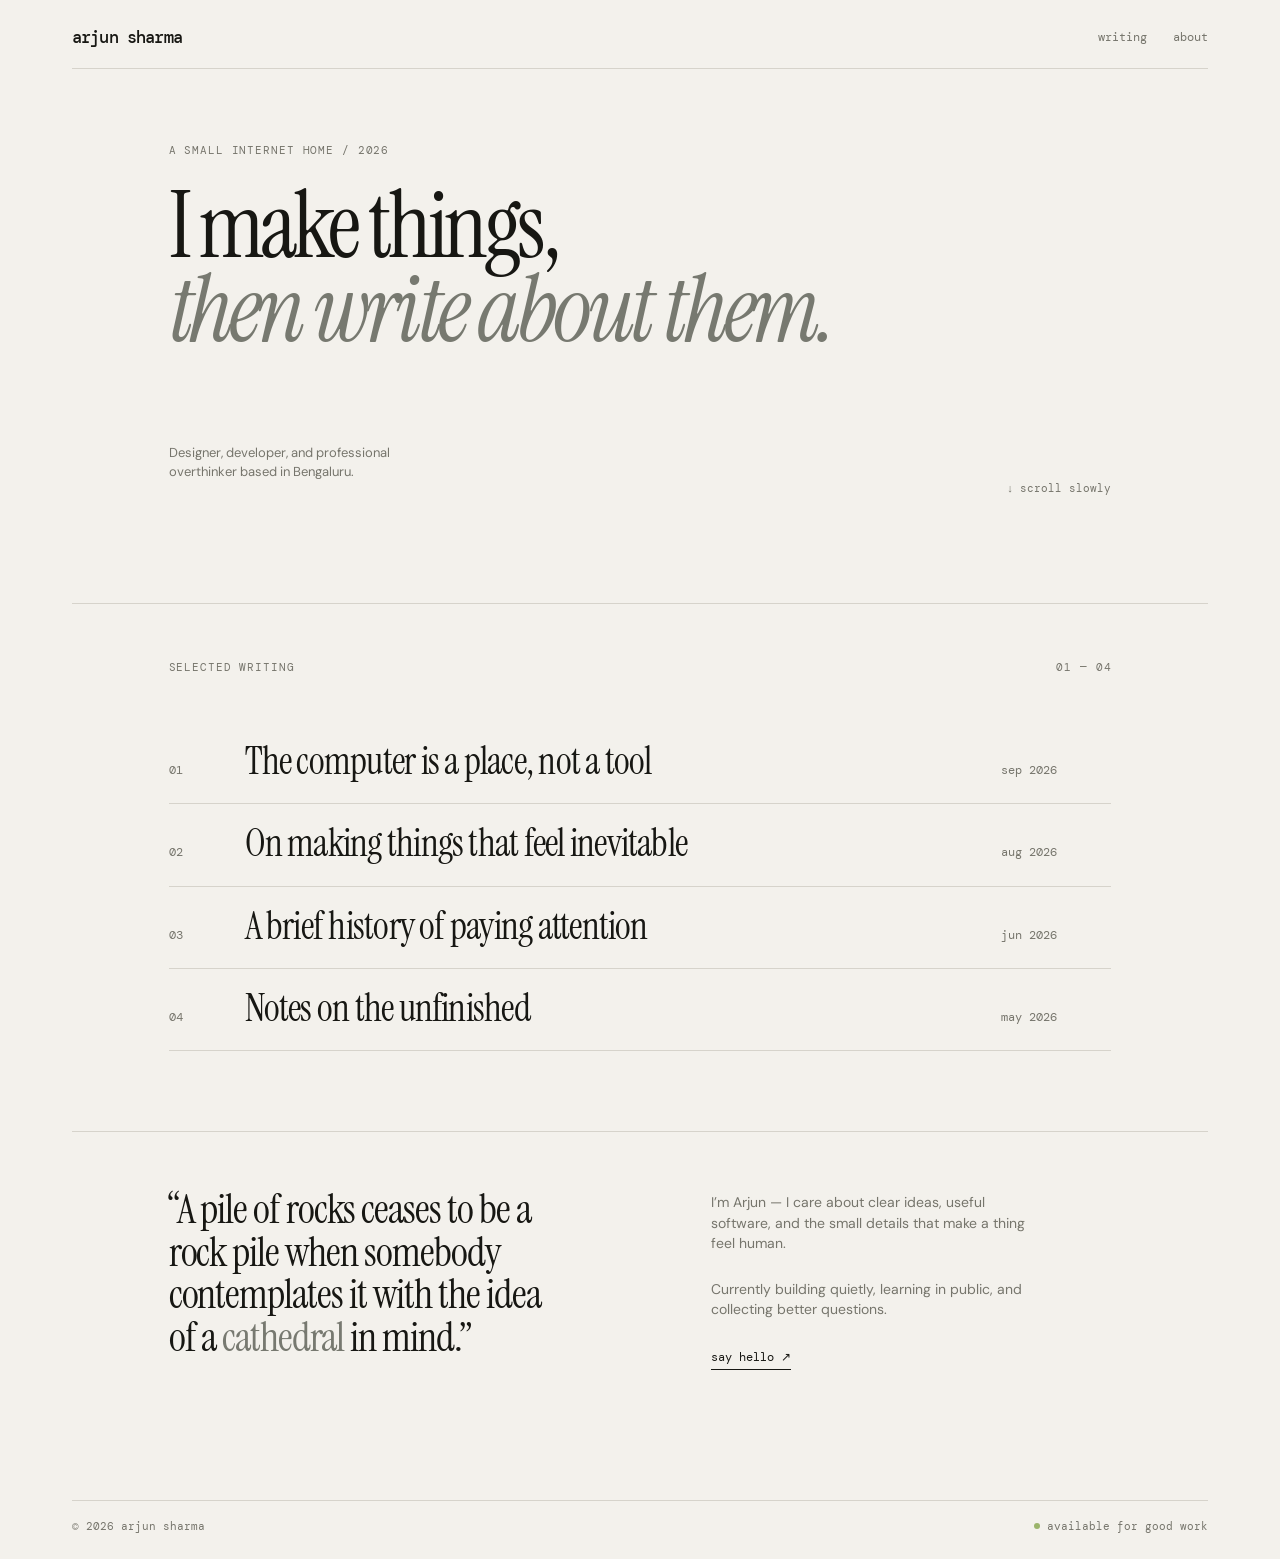
==== index.html @ b843beb4 "Add personal blog website" ====
<!doctype html>
<html lang="en">
<head>
  <meta charset="UTF-8" />
  <meta name="viewport" content="width=device-width, initial-scale=1.0" />
  <meta name="description" content="A quiet corner of the internet — writing, building, and noticing things." />
  <title>arjun sharma — notes from the edge</title>
  <link rel="stylesheet" href="site.css" />
</head>
<body>
  <div class="site-shell">
    <header>
      <a class="wordmark" href="#top">arjun sharma</a>
      <nav class="nav" aria-label="Main navigation">
        <a href="#writing">writing</a>
        <a href="#about">about</a>
      </nav>
    </header>

    <main id="top">
      <section class="hero" aria-labelledby="intro-heading">
        <p class="eyebrow">a small internet home / 2026</p>
        <h1 id="intro-heading">I make things,<br /><em>then write about them.</em></h1>
        <div class="hero-bottom">
          <p class="hero-note">Designer, developer, and professional overthinker based in Bengaluru.</p>
          <span class="scroll-cue">↓ scroll slowly</span>
        </div>
      </section>

      <section class="section" id="writing" aria-labelledby="writing-heading">
        <div class="section-label"><span id="writing-heading">Selected writing</span><span>01 — 04</span></div>
        <div class="writing-list">
          <a class="writing-row" href="#about"><span class="writing-number">01</span><span class="writing-title">The computer is a place, not a tool</span><span class="writing-date">sep 2026</span></a>
          <a class="writing-row" href="#about"><span class="writing-number">02</span><span class="writing-title">On making things that feel inevitable</span><span class="writing-date">aug 2026</span></a>
          <a class="writing-row" href="#about"><span class="writing-number">03</span><span class="writing-title">A brief history of paying attention</span><span class="writing-date">jun 2026</span></a>
          <a class="writing-row" href="#about"><span class="writing-number">04</span><span class="writing-title">Notes on the unfinished</span><span class="writing-date">may 2026</span></a>
        </div>
      </section>

      <section class="section about" id="about" aria-labelledby="about-heading">
        <div class="about-copy" id="about-heading">“A pile of rocks ceases to be a rock pile when somebody contemplates it with the idea of a <span>cathedral</span> in mind.”</div>
        <div class="about-details">
          <p>I’m Arjun — I care about clear ideas, useful software, and the small details that make a thing feel human.</p>
          <p>Currently building quietly, learning in public, and collecting better questions.</p>
          <a class="contact-link" href="mailto:hello@arjunsharma.dev">say hello ↗</a>
        </div>
      </section>
    </main>

    <footer><span>© <span data-year></span> arjun sharma</span><span class="status">available for good work</span></footer>
  </div>
  <script src="site.js"></script>
</body>
</html>
---- site.css ----
@import url('https://fonts.googleapis.com/css2?family=DM+Mono:wght@400;500&family=DM+Sans:wght@400;500;600&family=Instrument+Serif:ital@0;1&display=swap');

:root { --paper:#f3f1ec; --ink:#171713; --muted:#76756c; --line:#d6d3cb; --accent:#c5d5a3; }
* { box-sizing:border-box; }
html { scroll-behavior:smooth; }
body { margin:0; background:var(--paper); color:var(--ink); font-family:'DM Sans',sans-serif; font-size:14px; line-height:1.45; }
a { color:inherit; text-decoration:none; }
.site-shell { width:min(100% - 48px, 1136px); margin:0 auto; }
header { display:flex; align-items:center; justify-content:space-between; padding:26px 0 20px; }
.wordmark { font:500 17px 'DM Mono',monospace; letter-spacing:-.05em; }
.nav { display:flex; gap:26px; color:var(--muted); font:12px 'DM Mono',monospace; }
.nav a { transition:color .2s ease; }
.nav a:hover { color:var(--ink); }
.hero { min-height:535px; display:flex; flex-direction:column; justify-content:center; padding:66px 8.5% 100px; border-top:1px solid var(--line); }
.eyebrow { margin:0 0 26px; color:var(--muted); font:11px 'DM Mono',monospace; text-transform:uppercase; letter-spacing:.08em; }
.hero h1 { max-width:825px; margin:0; font:normal clamp(50px,7.3vw,100px)/.9 'Instrument Serif',serif; letter-spacing:-.045em; }
.hero h1 em { color:#777970; }
.hero-bottom { display:flex; justify-content:space-between; align-items:end; margin-top:80px; color:var(--muted); }
.hero-note { max-width:240px; font-size:13px; }
.scroll-cue { font:11px 'DM Mono',monospace; }
.section { border-top:1px solid var(--line); padding:56px 8.5% 80px; }
.section-label { display:flex; justify-content:space-between; color:var(--muted); font:11px 'DM Mono',monospace; text-transform:uppercase; letter-spacing:.08em; }
.writing-list { margin-top:48px; }
.writing-row { display:grid; grid-template-columns:52px 1fr 110px; gap:24px; align-items:baseline; padding:19px 0 22px; border-bottom:1px solid var(--line); transition:padding .25s ease, background .25s ease; }
.writing-row:hover { padding-left:10px; background:linear-gradient(90deg, rgba(197,213,163,.28), transparent 80%); }
.writing-number, .writing-date { color:var(--muted); font:12px 'DM Mono',monospace; }
.writing-title { font:normal clamp(24px,3vw,39px)/1.05 'Instrument Serif',serif; letter-spacing:-.02em; }
.about { display:grid; grid-template-columns:1fr 1fr; gap:15%; padding-bottom:130px; }
.about-copy { font:normal clamp(28px,3.2vw,44px)/1.04 'Instrument Serif',serif; letter-spacing:-.025em; }
.about-copy span { color:#777970; }
.about-details { padding-top:4px; color:var(--muted); font-size:14px; }
.about-details p { max-width:315px; margin:0 0 26px; }
.contact-link { display:inline-flex; border-bottom:1px solid var(--ink); padding-bottom:4px; font:12px 'DM Mono',monospace; color:var(--ink); }
footer { display:flex; justify-content:space-between; padding:18px 0 26px; border-top:1px solid var(--line); color:var(--muted); font:11px 'DM Mono',monospace; }
.status { display:inline-flex; align-items:center; gap:7px; }
.status:before { content:''; width:6px; height:6px; border-radius:50%; background:#9bb46b; }
@media (max-width:680px) { .site-shell{width:min(100% - 32px,1136px)} header{padding-top:20px}.nav{gap:15px}.hero{min-height:580px;padding:70px 0 70px}.hero h1{font-size:56px}.hero-bottom{margin-top:100px}.section{padding:38px 0 70px}.writing-row{grid-template-columns:34px 1fr; gap:12px}.writing-date{grid-column:2}.about{grid-template-columns:1fr;gap:48px;padding-bottom:80px}.about-copy{font-size:38px} }
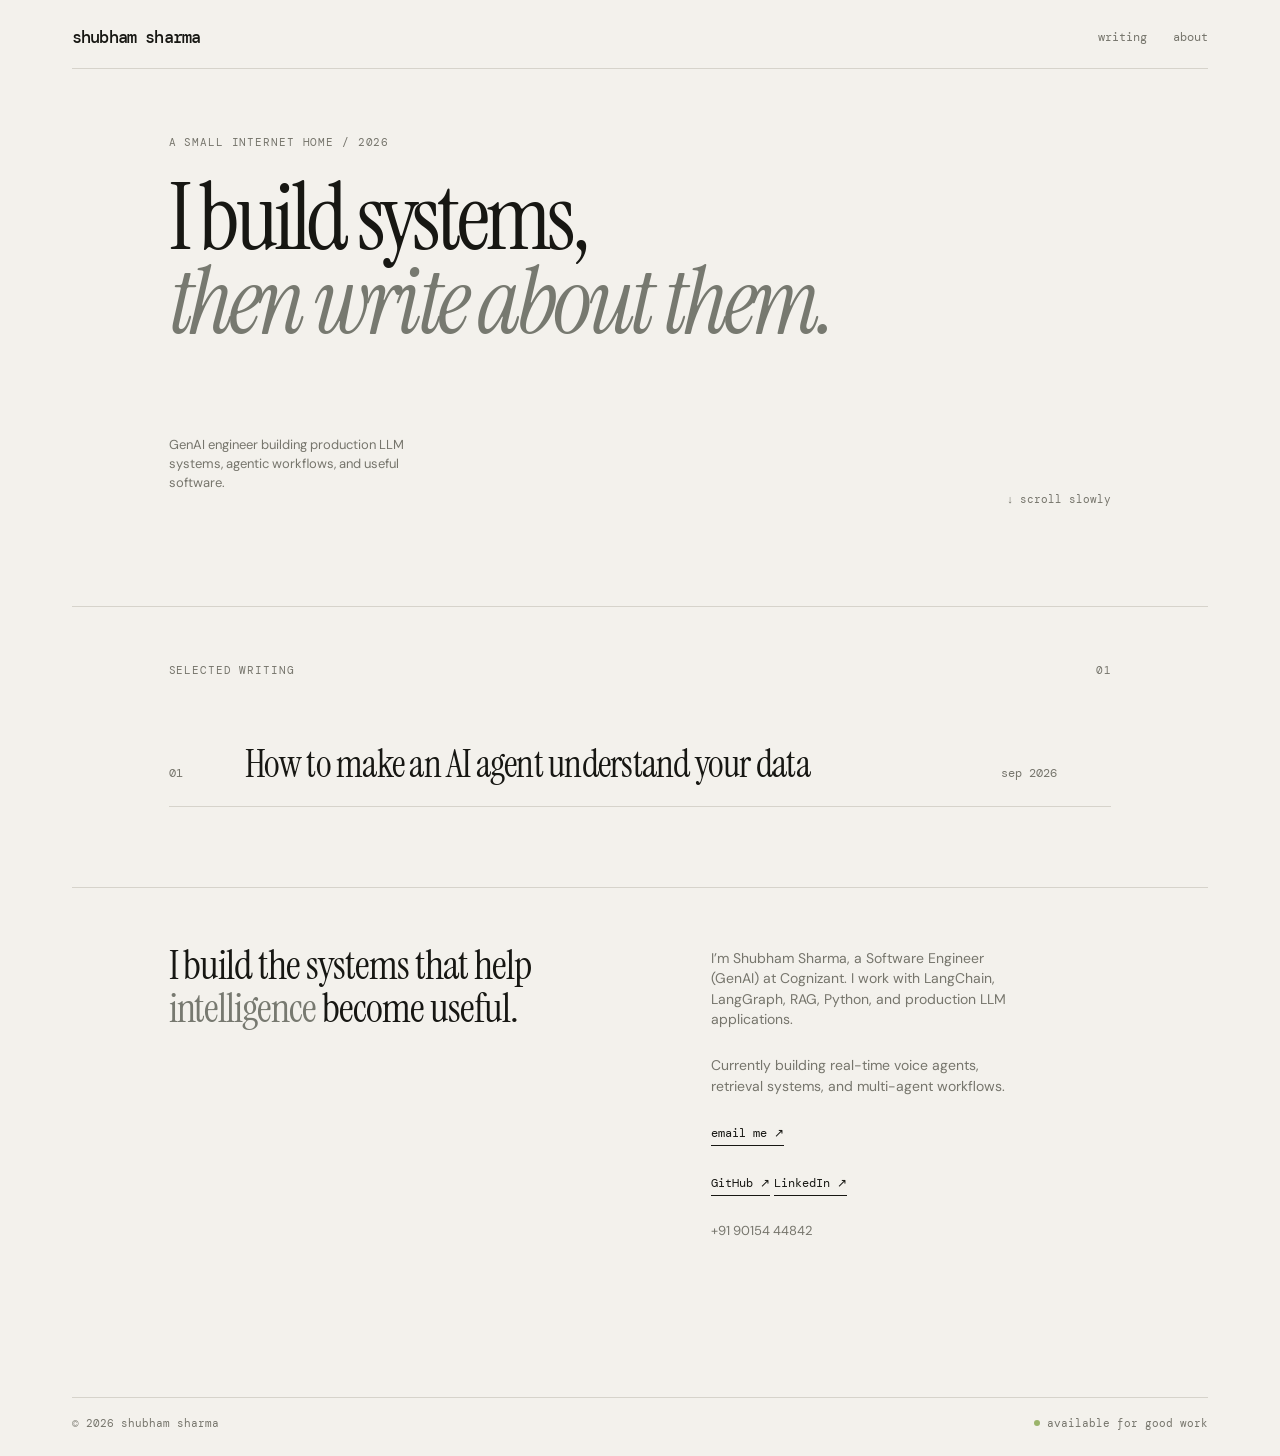
==== commit 4ce6dd46: "Publish Shubham's blog and first post" ====
--- a/index.html
+++ b/index.html
@@ -3,51 +3,38 @@
 <head>
   <meta charset="UTF-8" />
   <meta name="viewport" content="width=device-width, initial-scale=1.0" />
-  <meta name="description" content="A quiet corner of the internet — writing, building, and noticing things." />
-  <title>arjun sharma — notes from the edge</title>
+  <meta name="description" content="Shubham Sharma — GenAI engineer, builder, and writer." />
+  <title>shubham sharma — notes from the edge</title>
   <link rel="stylesheet" href="site.css" />
 </head>
 <body>
   <div class="site-shell">
     <header>
-      <a class="wordmark" href="#top">arjun sharma</a>
-      <nav class="nav" aria-label="Main navigation">
-        <a href="#writing">writing</a>
-        <a href="#about">about</a>
-      </nav>
+      <a class="wordmark" href="#top">shubham sharma</a>
+      <nav class="nav" aria-label="Main navigation"><a href="#writing">writing</a><a href="#about">about</a></nav>
     </header>
-
     <main id="top">
       <section class="hero" aria-labelledby="intro-heading">
         <p class="eyebrow">a small internet home / 2026</p>
-        <h1 id="intro-heading">I make things,<br /><em>then write about them.</em></h1>
-        <div class="hero-bottom">
-          <p class="hero-note">Designer, developer, and professional overthinker based in Bengaluru.</p>
-          <span class="scroll-cue">↓ scroll slowly</span>
-        </div>
+        <h1 id="intro-heading">I build systems,<br /><em>then write about them.</em></h1>
+        <div class="hero-bottom"><p class="hero-note">GenAI engineer building production LLM systems, agentic workflows, and useful software.</p><span class="scroll-cue">↓ scroll slowly</span></div>
       </section>
-
       <section class="section" id="writing" aria-labelledby="writing-heading">
-        <div class="section-label"><span id="writing-heading">Selected writing</span><span>01 — 04</span></div>
-        <div class="writing-list">
-          <a class="writing-row" href="#about"><span class="writing-number">01</span><span class="writing-title">The computer is a place, not a tool</span><span class="writing-date">sep 2026</span></a>
-          <a class="writing-row" href="#about"><span class="writing-number">02</span><span class="writing-title">On making things that feel inevitable</span><span class="writing-date">aug 2026</span></a>
-          <a class="writing-row" href="#about"><span class="writing-number">03</span><span class="writing-title">A brief history of paying attention</span><span class="writing-date">jun 2026</span></a>
-          <a class="writing-row" href="#about"><span class="writing-number">04</span><span class="writing-title">Notes on the unfinished</span><span class="writing-date">may 2026</span></a>
-        </div>
+        <div class="section-label"><span id="writing-heading">Selected writing</span><span>01</span></div>
+        <div class="writing-list"><a class="writing-row" href="posts/knowledge-catalog.html"><span class="writing-number">01</span><span class="writing-title">How to make an AI agent understand your data</span><span class="writing-date">sep 2026</span></a></div>
       </section>
-
       <section class="section about" id="about" aria-labelledby="about-heading">
-        <div class="about-copy" id="about-heading">“A pile of rocks ceases to be a rock pile when somebody contemplates it with the idea of a <span>cathedral</span> in mind.”</div>
+        <div class="about-copy" id="about-heading">I build the systems that help <span>intelligence</span> become useful.</div>
         <div class="about-details">
-          <p>I’m Arjun — I care about clear ideas, useful software, and the small details that make a thing feel human.</p>
-          <p>Currently building quietly, learning in public, and collecting better questions.</p>
-          <a class="contact-link" href="mailto:hello@arjunsharma.dev">say hello ↗</a>
+          <p>I’m Shubham Sharma, a Software Engineer (GenAI) at Cognizant. I work with LangChain, LangGraph, RAG, Python, and production LLM applications.</p>
+          <p>Currently building real-time voice agents, retrieval systems, and multi-agent workflows.</p>
+          <p><a class="contact-link" href="mailto:shubhamsharma10112003@gmail.com">email me ↗</a></p>
+          <p><a class="contact-link" href="https://github.com/aeroscissorz">GitHub ↗</a> <a class="contact-link" href="https://www.linkedin.com/in/shubham-sharma-89bb56211/">LinkedIn ↗</a></p>
+          <p class="hero-note">+91 90154 44842</p>
         </div>
       </section>
     </main>
-
-    <footer><span>© <span data-year></span> arjun sharma</span><span class="status">available for good work</span></footer>
+    <footer><span>© <span data-year></span> shubham sharma</span><span class="status">available for good work</span></footer>
   </div>
   <script src="site.js"></script>
 </body>
